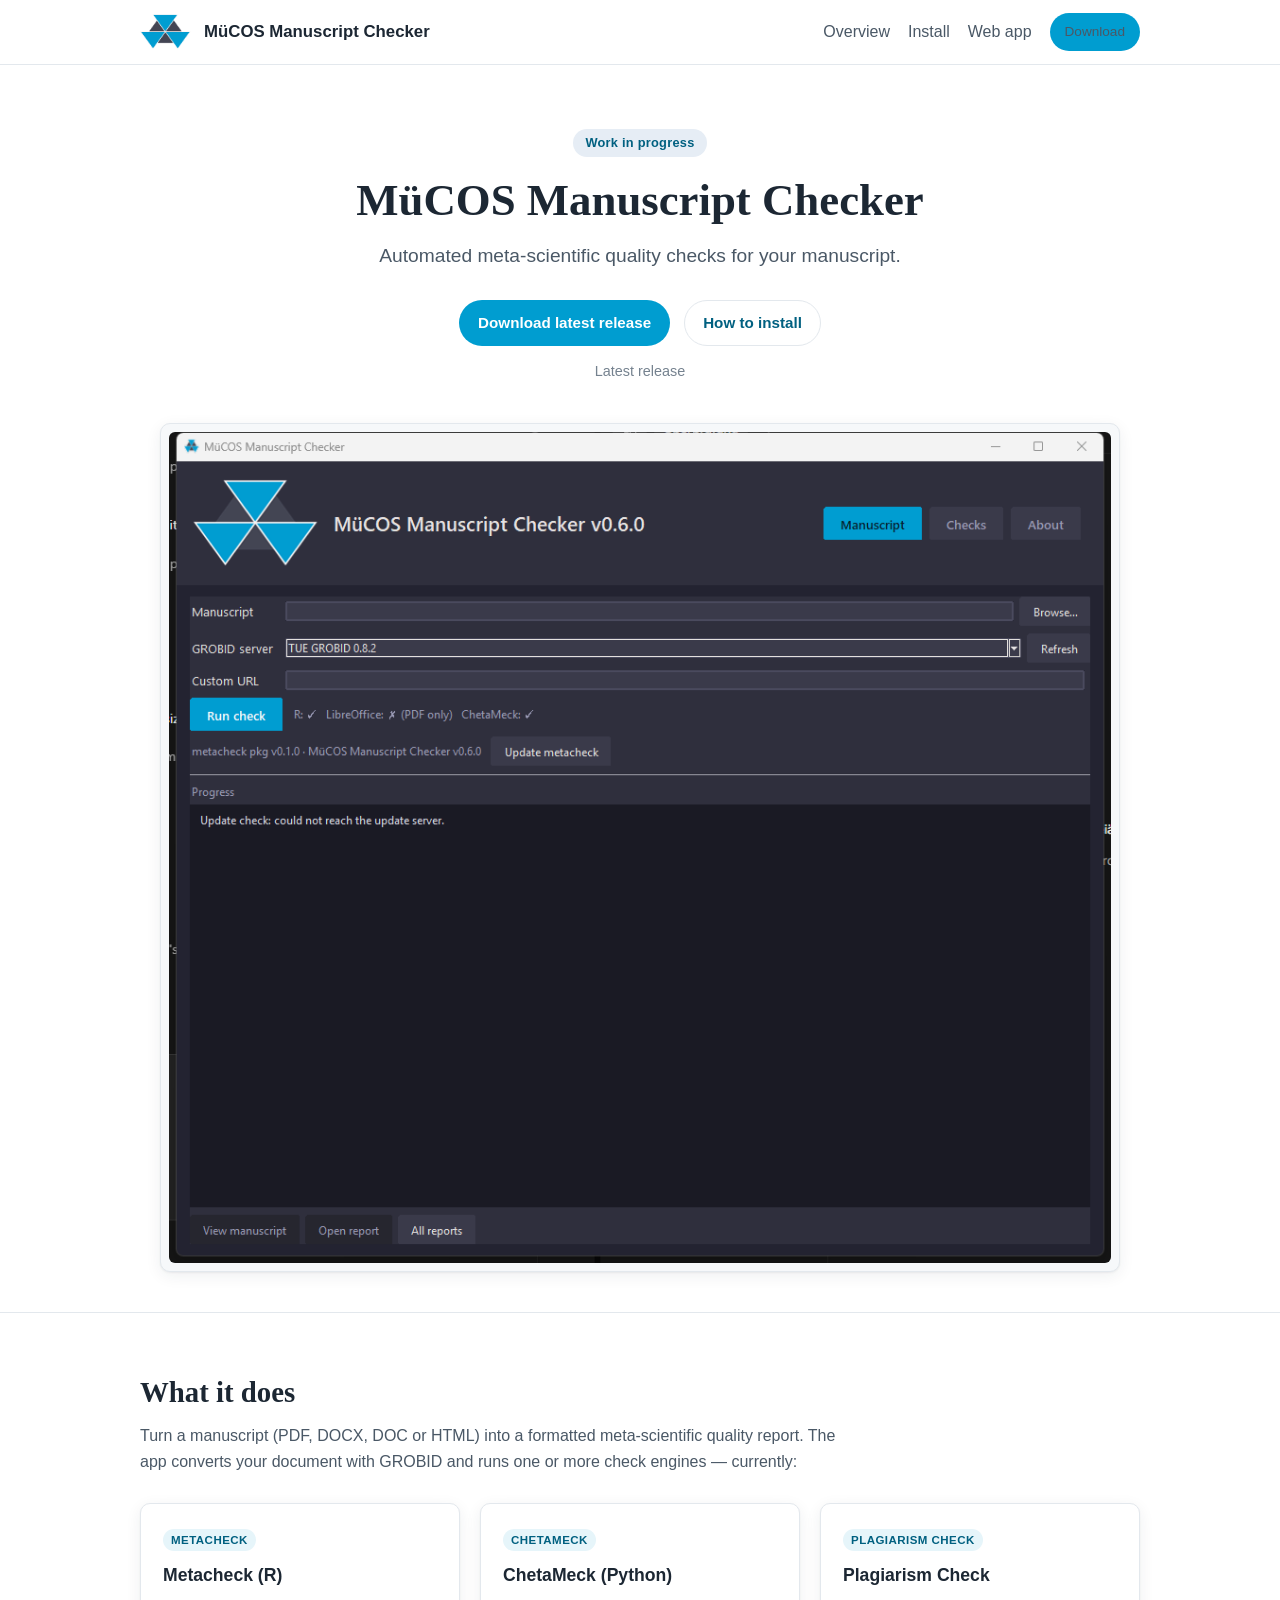
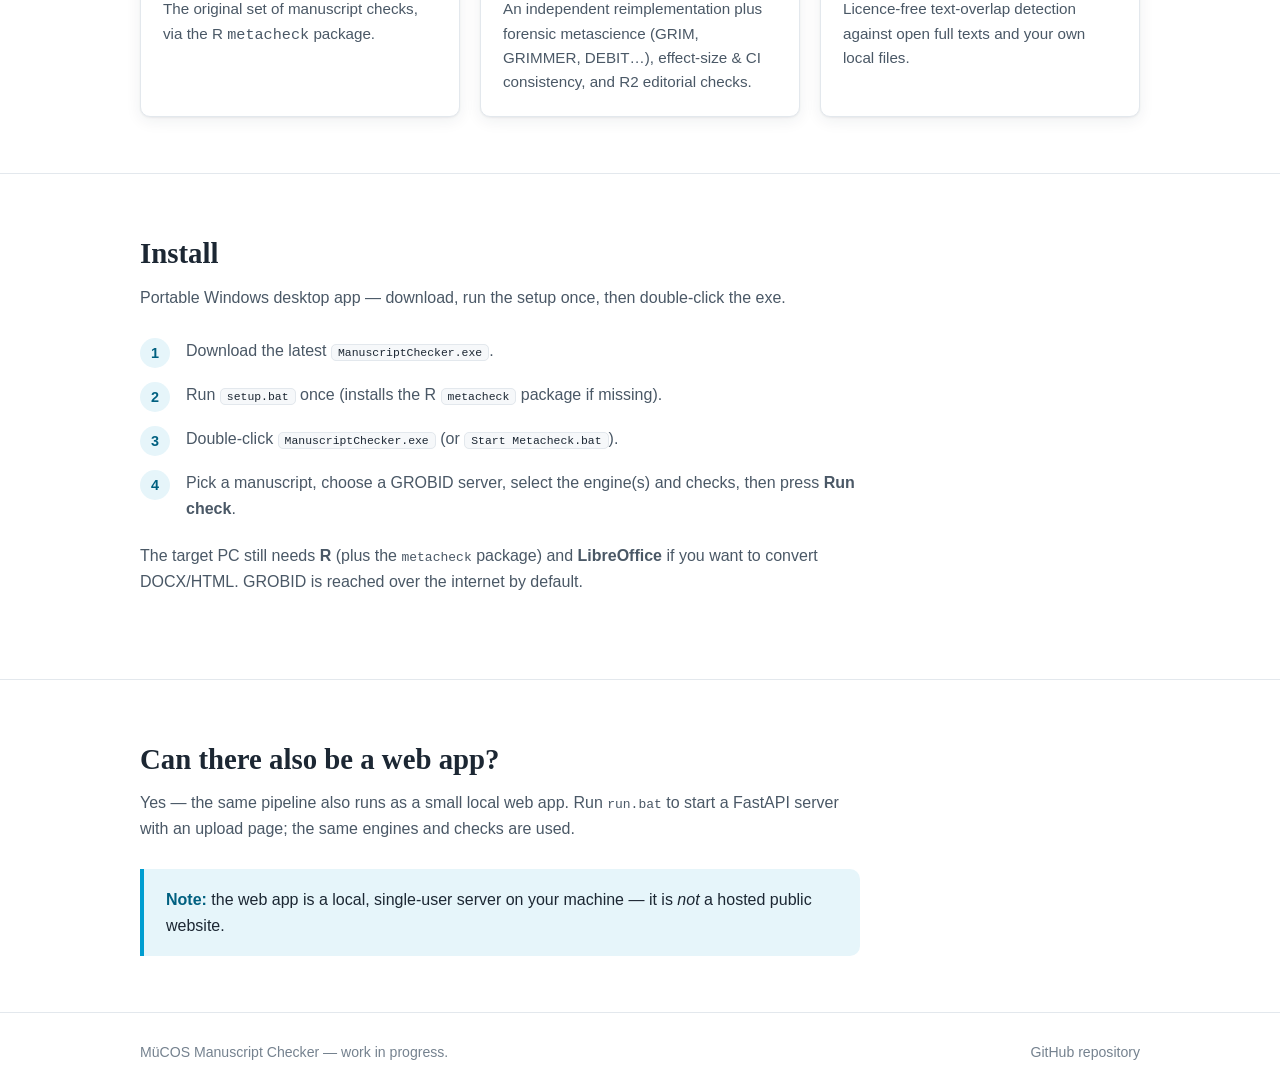
==== site/index.html @ 9a661c6a "Add GitHub Pages landing site and screenshot script Add a single-page landing site (site/) styled li" ====
<!DOCTYPE html>
<html lang="en">
<head>
  <meta charset="utf-8">
  <meta name="viewport" content="width=device-width, initial-scale=1">
  <title>MüCOS Manuscript Checker</title>
  <meta name="description" content="Automated meta-scientific quality checks for manuscripts.">
  <link rel="icon" href="assets/logo.png">
  <link rel="stylesheet" href="assets/style.css">
</head>
<body>

  <header class="header">
    <div class="header-inner">
      <div class="brand">
        <img src="assets/logo.png" alt="MüCOS logo">
        <span>MüCOS Manuscript Checker</span>
      </div>
      <nav class="nav">
        <a href="#overview">Overview</a>
        <a href="#install">Install</a>
        <a href="#webapp">Web app</a>
        <a class="btn btn-primary btn-sm" id="nav-dl" href="https://github.com/replicationresearch/manuscriptchecker/releases/latest/download/ManuscriptChecker.exe">Download</a>
      </nav>
    </div>
  </header>

  <main>
    <section class="hero">
      <div class="container">
        <div class="badge">Work in progress</div>
        <h1>MüCOS Manuscript Checker</h1>
        <p class="tagline">Automated meta-scientific quality checks for your manuscript.</p>
        <div class="hero-actions">
          <a class="btn btn-primary" id="dl-btn" href="https://github.com/replicationresearch/manuscriptchecker/releases/latest/download/ManuscriptChecker.exe">Download latest release</a>
          <a class="btn btn-ghost" href="#install">How to install</a>
        </div>
        <p class="hero-meta">
          <span id="version">Latest release</span>
          <span id="dl-size"></span>
        </p>

        <div class="screenshot-wrap">
          <img src="assets/screenshot.png" alt="Screenshot of the MüCOS Manuscript Checker desktop app">
        </div>
      </div>
    </section>

    <section class="section" id="overview">
      <div class="container">
        <h2>What it does</h2>
        <p class="lead">
          Turn a manuscript (PDF, DOCX, DOC or HTML) into a formatted meta-scientific
          quality report. The app converts your document with GROBID and runs one or
          more check engines — currently:
        </p>
        <div class="cards">
          <div class="card">
            <span class="tag">metacheck</span>
            <h3>Metacheck (R)</h3>
            <p>The original set of manuscript checks, via the R <code>metacheck</code> package.</p>
          </div>
          <div class="card">
            <span class="tag">ChetaMeck</span>
            <h3>ChetaMeck (Python)</h3>
            <p>An independent reimplementation plus forensic metascience (GRIM, GRIMMER, DEBIT…), effect-size &amp; CI consistency, and R2 editorial checks.</p>
          </div>
          <div class="card">
            <span class="tag">Plagiarism Check</span>
            <h3>Plagiarism Check</h3>
            <p>Licence-free text-overlap detection against open full texts and your own local files.</p>
          </div>
        </div>
      </div>
    </section>

    <section class="section" id="install">
      <div class="container">
        <h2>Install</h2>
        <p class="lead">Portable Windows desktop app — download, run the setup once, then double-click the exe.</p>
        <div class="steps">
          <div class="step"><div>Download the latest <code>ManuscriptChecker.exe</code>.</div></div>
          <div class="step"><div>Run <code>setup.bat</code> once (installs the R <code>metacheck</code> package if missing).</div></div>
          <div class="step"><div>Double-click <code>ManuscriptChecker.exe</code> (or <code>Start Metacheck.bat</code>).</div></div>
          <div class="step"><div>Pick a manuscript, choose a GROBID server, select the engine(s) and checks, then press <strong>Run check</strong>.</div></div>
        </div>
        <p class="lead" style="margin-top:22px;">
          The target PC still needs <strong>R</strong> (plus the <code>metacheck</code> package) and
          <strong>LibreOffice</strong> if you want to convert DOCX/HTML. GROBID is reached over the
          internet by default.
        </p>
      </div>
    </section>

    <section class="section" id="webapp">
      <div class="container">
        <h2>Can there also be a web app?</h2>
        <p class="lead">
          Yes — the same pipeline also runs as a small local web app. Run <code>run.bat</code> to
          start a FastAPI server with an upload page; the same engines and checks are used.
        </p>
        <div class="callout">
          <strong>Note:</strong> the web app is a local, single-user server on your machine —
          it is <em>not</em> a hosted public website.
        </div>
      </div>
    </section>
  </main>

  <footer class="footer">
    <div class="container footer-inner">
      <div>MüCOS Manuscript Checker — work in progress.</div>
      <div>
        <a href="https://github.com/replicationresearch/manuscriptchecker">GitHub repository</a>
      </div>
    </div>
  </footer>

  <script>
    const REPO = "replicationresearch/manuscriptchecker";
    const EXE = "ManuscriptChecker.exe";
    function fmt(b) {
      if (!b) return "";
      const u = ["B", "KB", "MB", "GB"];
      let i = 0;
      while (b >= 1024 && i < u.length - 1) { b /= 1024; i++; }
      return b.toFixed(1) + " " + u[i];
    }
    async function refresh() {
      try {
        const r = await fetch(`https://api.github.com/repos/${REPO}/releases/latest`);
        if (!r.ok) return;
        const rel = await r.json();
        const ver = (rel.tag_name || "").replace(/^v/, "");
        const asset = (rel.assets || []).find(a => a.name === EXE);
        const url = asset ? asset.browser_download_url
                          : `https://github.com/${REPO}/releases/latest/download/${EXE}`;
        document.getElementById("dl-btn").href = url;
        document.getElementById("nav-dl").href = url;
        document.getElementById("version").textContent = ver ? "Latest release: v" + ver : "Latest release";
        document.getElementById("dl-size").textContent = asset ? " · " + fmt(asset.size) : "";
      } catch (e) { /* keep the static latest/download fallback link */ }
    }
    refresh();
  </script>
</body>
</html>
---- site/assets/style.css ----
:root {
  --accent: #009dd0;
  --accent-dark: #00769c;
  --accent-soft: #e6f5fa;
  --accent-deep: #006080;
  --accent-deep-dark: #004a63;
  --highlight-soft: #e6edf5;
  --ink: #1c2733;
  --ink-soft: #4a5866;
  --muted: #75828f;
  --rule: #e3e8ed;
  --bg: #ffffff;
  --bg-alt: #f6f8fa;
  --serif: "Source Serif 4", "Charter", Cambria, Georgia, serif;
  --sans: "Source Sans 3", -apple-system, BlinkMacSystemFont, "Segoe UI", Roboto, "Helvetica Neue", Arial, sans-serif;
  --shadow: 0 1px 2px rgba(28, 39, 51, .06), 0 4px 16px rgba(28, 39, 51, .07);
  --radius: 10px;
}

* { box-sizing: border-box; }

html { scroll-behavior: smooth; }

body {
  margin: 0;
  font-family: var(--sans);
  color: var(--ink);
  background: var(--bg);
  line-height: 1.6;
  -webkit-font-smoothing: antialiased;
}

a { color: var(--accent-deep); text-decoration: none; }
a:hover { color: var(--accent-deep-dark); }

.container { max-width: 1040px; margin: 0 auto; padding: 0 20px; }

/* Header */
.header {
  position: sticky;
  top: 0;
  z-index: 50;
  background: rgba(255, 255, 255, .92);
  backdrop-filter: saturate(180%) blur(8px);
  border-bottom: 1px solid var(--rule);
}
.header-inner {
  display: flex;
  align-items: center;
  justify-content: space-between;
  gap: 16px;
  padding: 12px 20px;
  max-width: 1040px;
  margin: 0 auto;
}
.brand { display: flex; align-items: center; gap: 12px; }
.brand img { height: 40px; width: auto; display: block; }
.brand span { font-weight: 700; font-size: 1.05rem; color: var(--ink); }

.nav { display: flex; align-items: center; gap: 18px; }
.nav a { color: var(--ink-soft); font-weight: 500; }
.nav a:hover { color: var(--accent-deep); }

/* Buttons */
.btn {
  display: inline-flex;
  align-items: center;
  gap: 8px;
  padding: 10px 18px;
  border-radius: 999px;
  font-weight: 600;
  font-size: 0.95rem;
  border: 1px solid transparent;
  cursor: pointer;
  transition: background .15s ease, transform .1s ease;
}
.btn-primary { background: var(--accent); color: #fff; }
.btn-primary:hover { background: var(--accent-dark); color: #fff; }
.btn-ghost { background: transparent; color: var(--accent-deep); border-color: var(--rule); }
.btn-ghost:hover { background: var(--accent-soft); border-color: var(--accent-soft); }
.btn-sm { padding: 7px 14px; font-size: 0.85rem; }

/* Hero */
.hero { padding: 64px 0 40px; text-align: center; }
.hero .badge {
  display: inline-block;
  padding: 4px 12px;
  border-radius: 999px;
  background: var(--highlight-soft);
  color: var(--accent-deep);
  font-size: 0.8rem;
  font-weight: 600;
  letter-spacing: .02em;
  margin-bottom: 18px;
}
.hero h1 {
  font-family: var(--serif);
  font-size: 2.8rem;
  line-height: 1.15;
  margin: 0 0 14px;
  color: var(--ink);
}
.hero .tagline {
  font-size: 1.2rem;
  color: var(--ink-soft);
  max-width: 640px;
  margin: 0 auto 28px;
}
.hero-actions { display: flex; justify-content: center; gap: 14px; flex-wrap: wrap; }
.hero-meta { margin-top: 14px; color: var(--muted); font-size: 0.9rem; }

/* Screenshot */
.screenshot-wrap {
  margin: 40px auto 0;
  max-width: 960px;
  padding: 8px;
  background: var(--bg-alt);
  border: 1px solid var(--rule);
  border-radius: var(--radius);
  box-shadow: var(--shadow);
}
.screenshot-wrap img {
  display: block;
  width: 100%;
  border-radius: calc(var(--radius) - 4px);
}

/* Sections */
.section { padding: 56px 0; border-top: 1px solid var(--rule); }
.section h2 {
  font-family: var(--serif);
  font-size: 1.8rem;
  margin: 0 0 8px;
  color: var(--ink);
}
.section .lead { color: var(--ink-soft); max-width: 720px; margin: 0 0 28px; }

/* Cards */
.cards { display: grid; grid-template-columns: repeat(auto-fit, minmax(240px, 1fr)); gap: 20px; }
.card {
  background: var(--bg);
  border: 1px solid var(--rule);
  border-radius: var(--radius);
  padding: 22px;
  box-shadow: var(--shadow);
}
.card h3 { margin: 0 0 8px; font-size: 1.1rem; color: var(--ink); }
.card p { margin: 0; color: var(--ink-soft); font-size: 0.95rem; }
.card .tag {
  display: inline-block;
  font-size: 0.72rem;
  font-weight: 700;
  color: var(--accent-deep);
  background: var(--accent-soft);
  padding: 2px 8px;
  border-radius: 999px;
  margin-bottom: 10px;
  text-transform: uppercase;
  letter-spacing: .04em;
}

/* Steps */
.steps { counter-reset: step; display: grid; gap: 14px; max-width: 720px; }
.step {
  display: flex;
  gap: 16px;
  align-items: flex-start;
}
.step::before {
  counter-increment: step;
  content: counter(step);
  flex: 0 0 30px;
  width: 30px;
  height: 30px;
  border-radius: 50%;
  background: var(--accent-soft);
  color: var(--accent-deep);
  display: flex;
  align-items: center;
  justify-content: center;
  font-weight: 700;
  font-size: 0.9rem;
}
.step div { color: var(--ink-soft); }
.step code {
  background: var(--bg-alt);
  border: 1px solid var(--rule);
  padding: 1px 6px;
  border-radius: 5px;
  font-size: 0.88em;
  color: var(--ink);
}

/* Callout */
.callout {
  border-left: 4px solid var(--accent);
  background: var(--accent-soft);
  border-radius: 0 var(--radius) var(--radius) 0;
  padding: 18px 22px;
  max-width: 720px;
}
.callout strong { color: var(--accent-deep); }

/* Footer */
.footer {
  border-top: 1px solid var(--rule);
  padding: 28px 0;
  color: var(--muted);
  font-size: 0.88rem;
}
.footer a { color: var(--muted); }
.footer-inner { display: flex; justify-content: space-between; gap: 16px; flex-wrap: wrap; }

@media (max-width: 720px) {
  .hero h1 { font-size: 2rem; }
  .nav { display: none; }
}
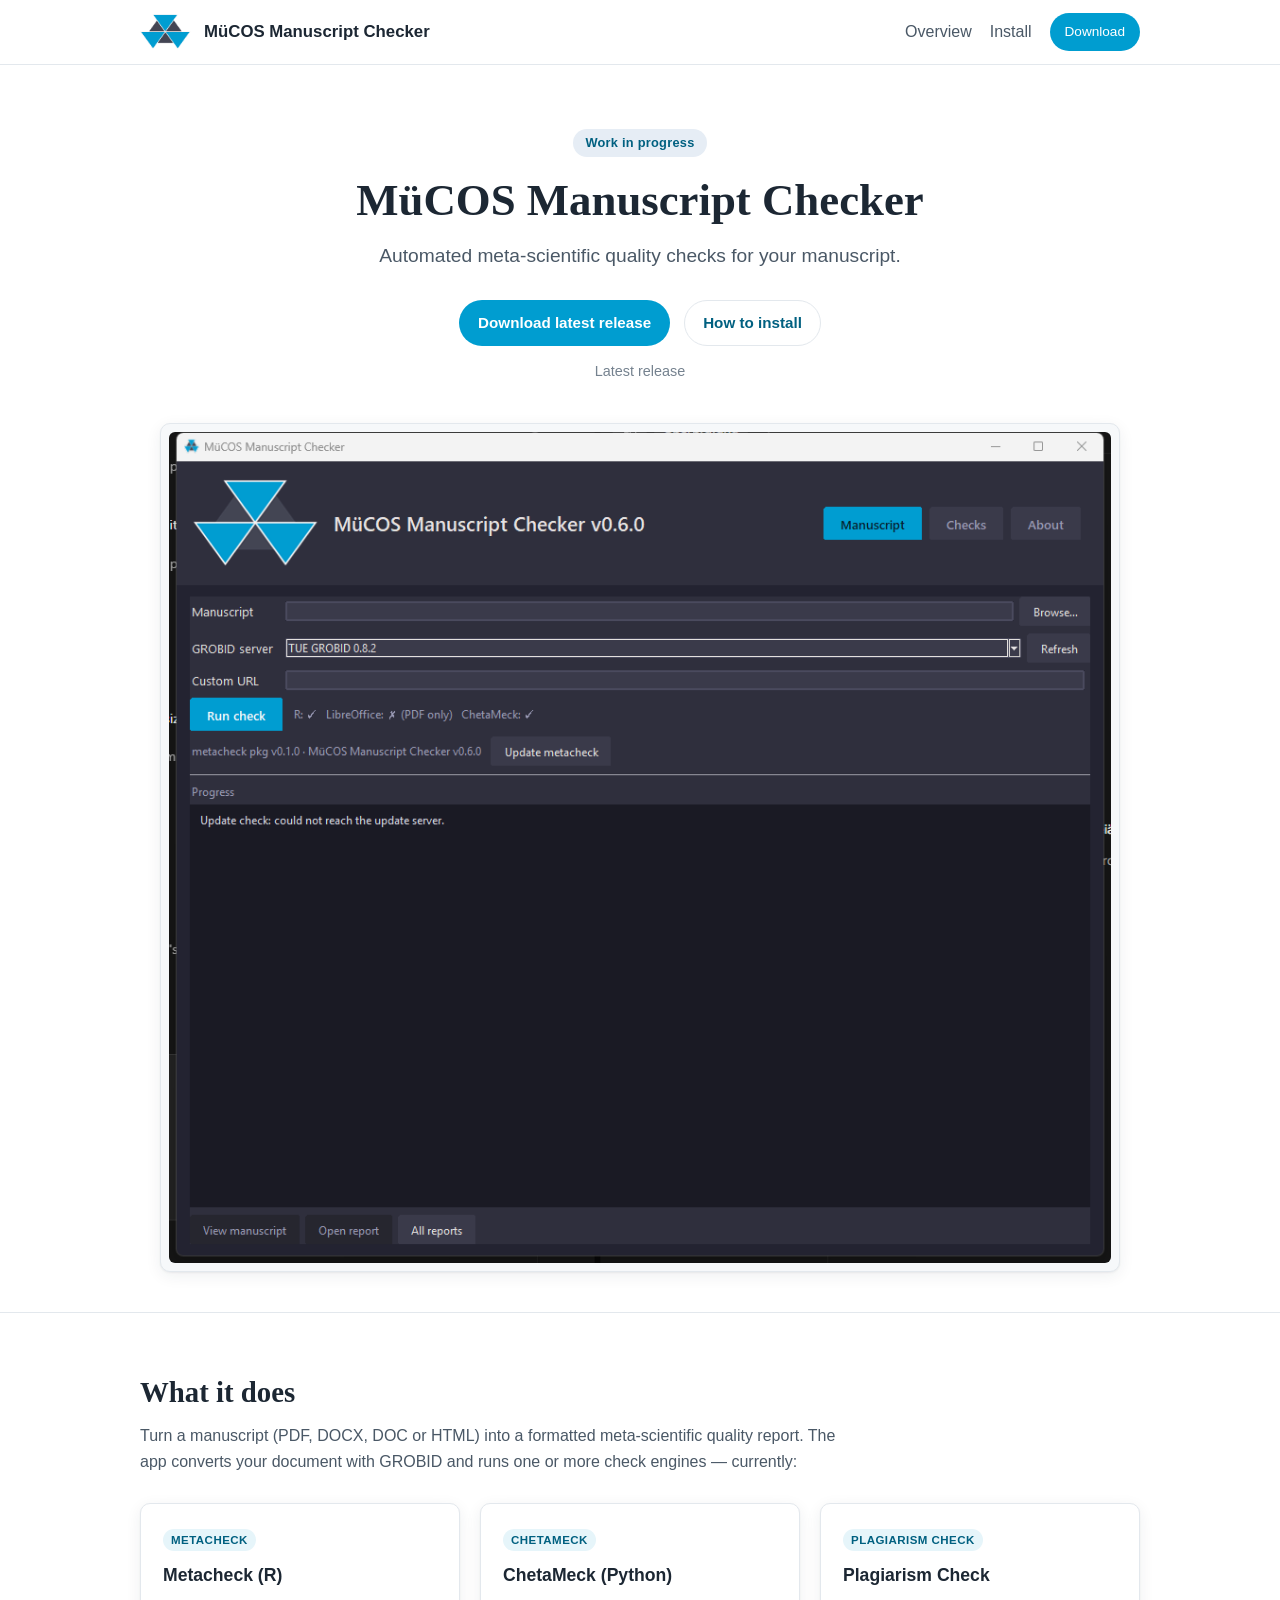
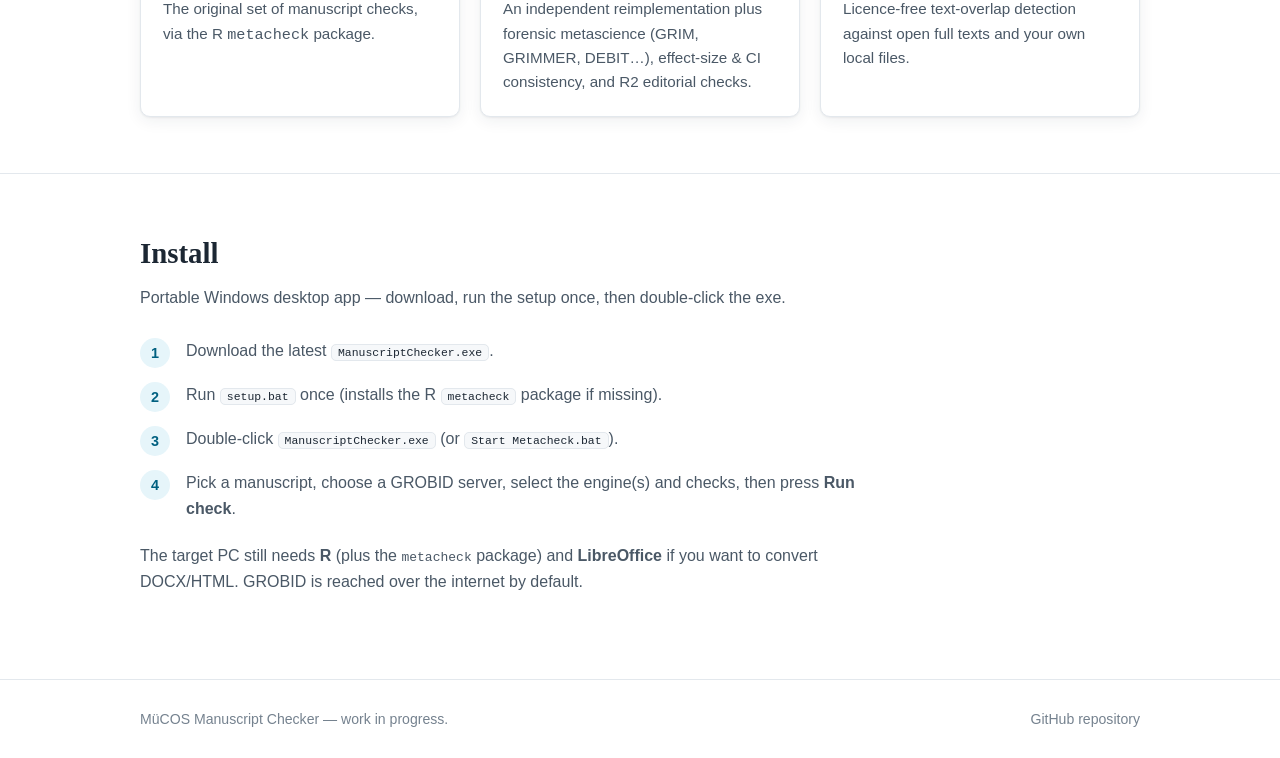
==== commit 54e56534: "Website: remove web app section, clickable brand, white download font - Drop the 'Can there also be " ====
--- a/site/index.html
+++ b/site/index.html
@@ -10,16 +10,15 @@
 </head>
 <body>
 
-  <header class="header">
+  <header class="header" id="top">
     <div class="header-inner">
-      <div class="brand">
+      <a class="brand" href="#top" title="Back to top">
         <img src="assets/logo.png" alt="MüCOS logo">
         <span>MüCOS Manuscript Checker</span>
-      </div>
+      </a>
       <nav class="nav">
         <a href="#overview">Overview</a>
         <a href="#install">Install</a>
-        <a href="#webapp">Web app</a>
         <a class="btn btn-primary btn-sm" id="nav-dl" href="https://github.com/replicationresearch/manuscriptchecker/releases/latest/download/ManuscriptChecker.exe">Download</a>
       </nav>
     </div>
@@ -91,20 +90,6 @@
         </p>
       </div>
     </section>
-
-    <section class="section" id="webapp">
-      <div class="container">
-        <h2>Can there also be a web app?</h2>
-        <p class="lead">
-          Yes — the same pipeline also runs as a small local web app. Run <code>run.bat</code> to
-          start a FastAPI server with an upload page; the same engines and checks are used.
-        </p>
-        <div class="callout">
-          <strong>Note:</strong> the web app is a local, single-user server on your machine —
-          it is <em>not</em> a hosted public website.
-        </div>
-      </div>
-    </section>
   </main>
 
   <footer class="footer">
--- a/site/assets/style.css
+++ b/site/assets/style.css
@@ -53,7 +53,7 @@
   max-width: 1040px;
   margin: 0 auto;
 }
-.brand { display: flex; align-items: center; gap: 12px; }
+.brand { display: flex; align-items: center; gap: 12px; color: inherit; text-decoration: none; }
 .brand img { height: 40px; width: auto; display: block; }
 .brand span { font-weight: 700; font-size: 1.05rem; color: var(--ink); }
 
@@ -75,7 +75,9 @@
   transition: background .15s ease, transform .1s ease;
 }
 .btn-primary { background: var(--accent); color: #fff; }
+.btn-primary:link, .btn-primary:visited { color: #fff; }
 .btn-primary:hover { background: var(--accent-dark); color: #fff; }
+.btn-primary:active { color: #fff; }
 .btn-ghost { background: transparent; color: var(--accent-deep); border-color: var(--rule); }
 .btn-ghost:hover { background: var(--accent-soft); border-color: var(--accent-soft); }
 .btn-sm { padding: 7px 14px; font-size: 0.85rem; }
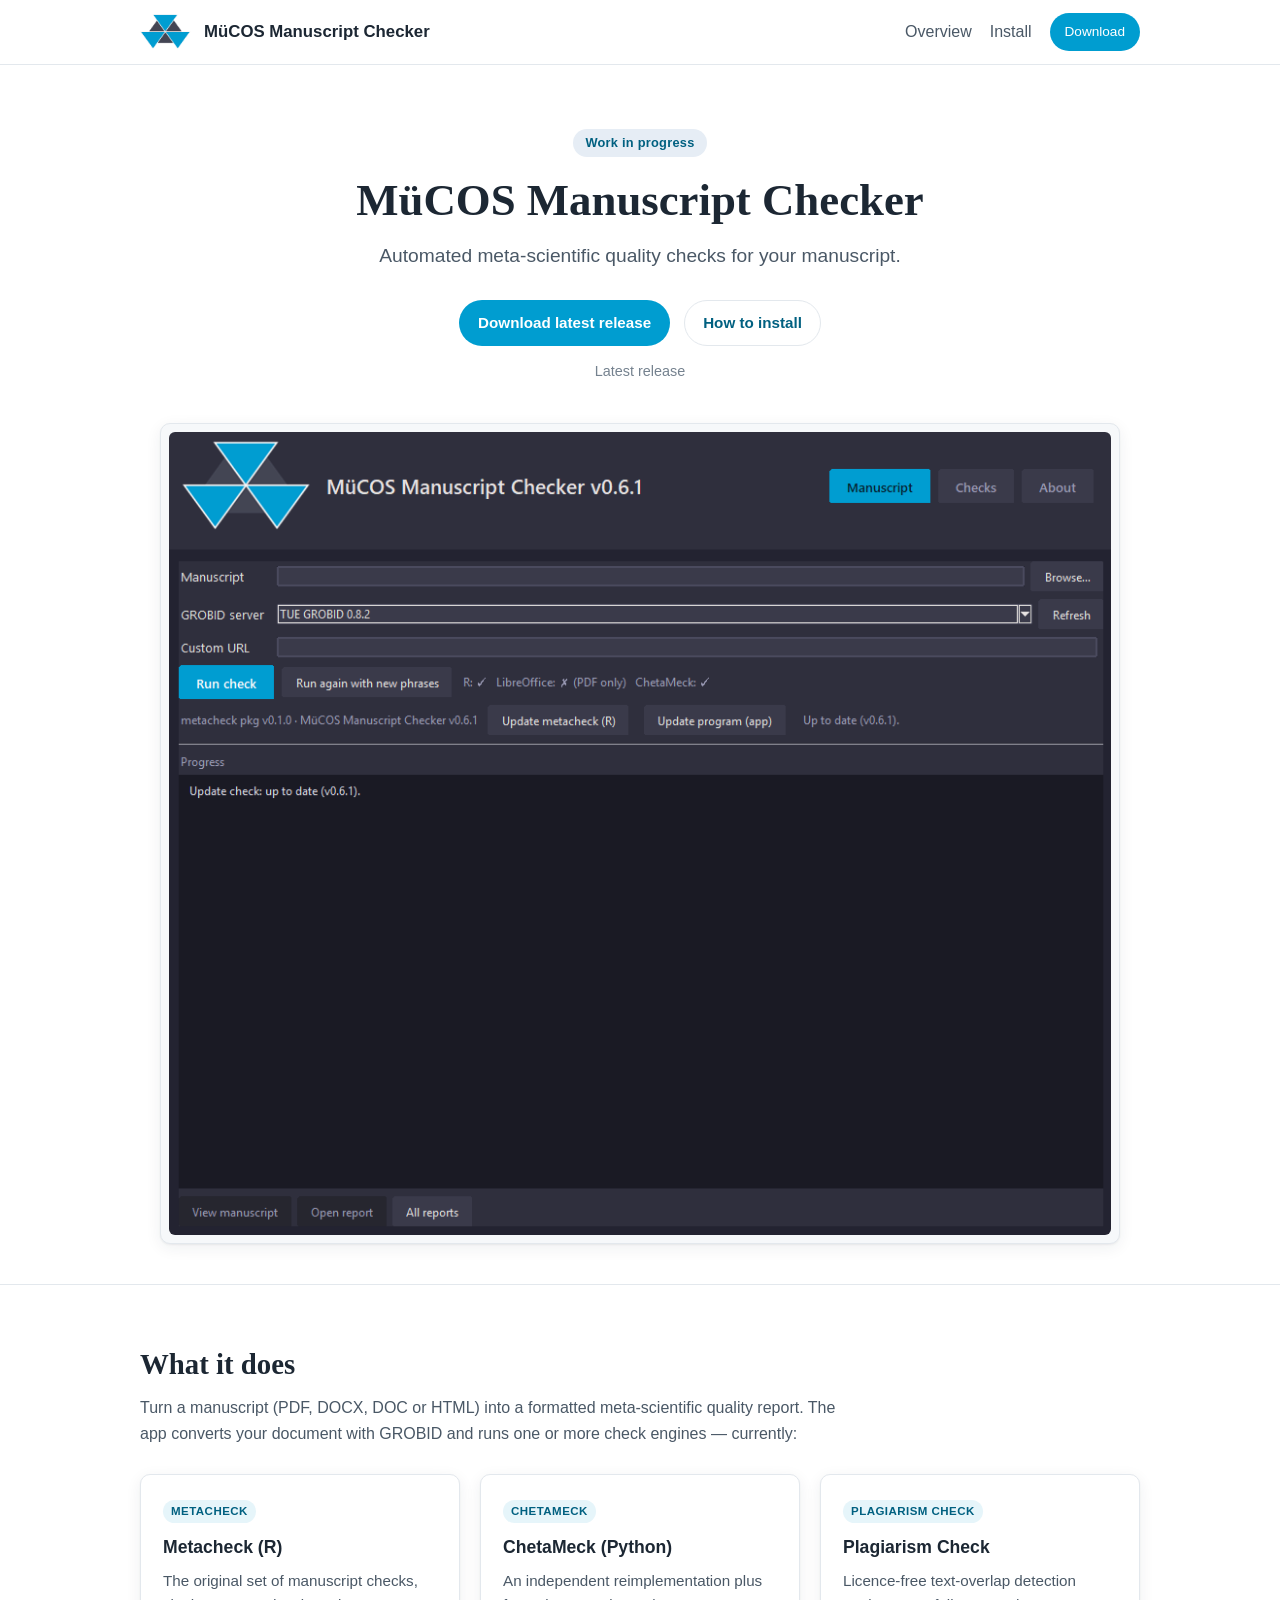
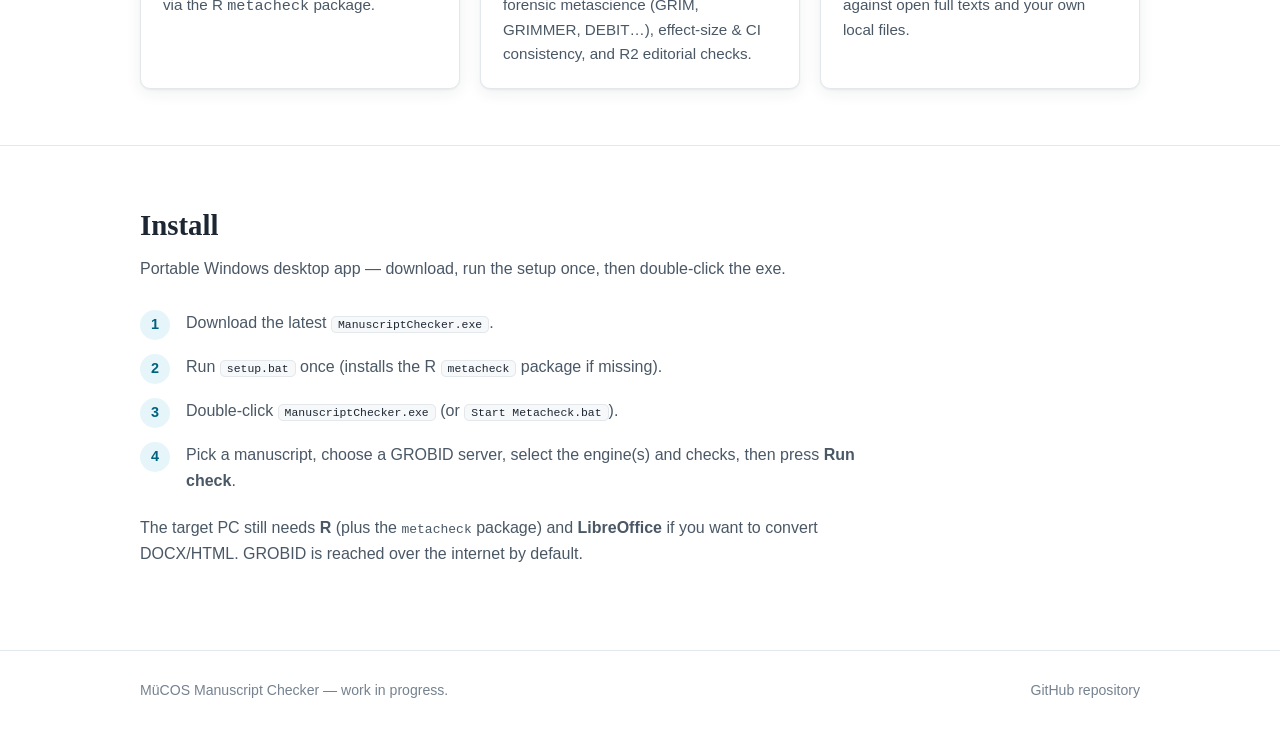
==== commit 38eed572: "Website: use updated app screenshot (mmc.png) Point the landing page at the new screenshot and updat" ====
--- a/site/index.html
+++ b/site/index.html
@@ -40,7 +40,7 @@
         </p>
 
         <div class="screenshot-wrap">
-          <img src="assets/screenshot.png" alt="Screenshot of the MüCOS Manuscript Checker desktop app">
+          <img src="assets/mmc.png" alt="Screenshot of the MüCOS Manuscript Checker desktop app">
         </div>
       </div>
     </section>
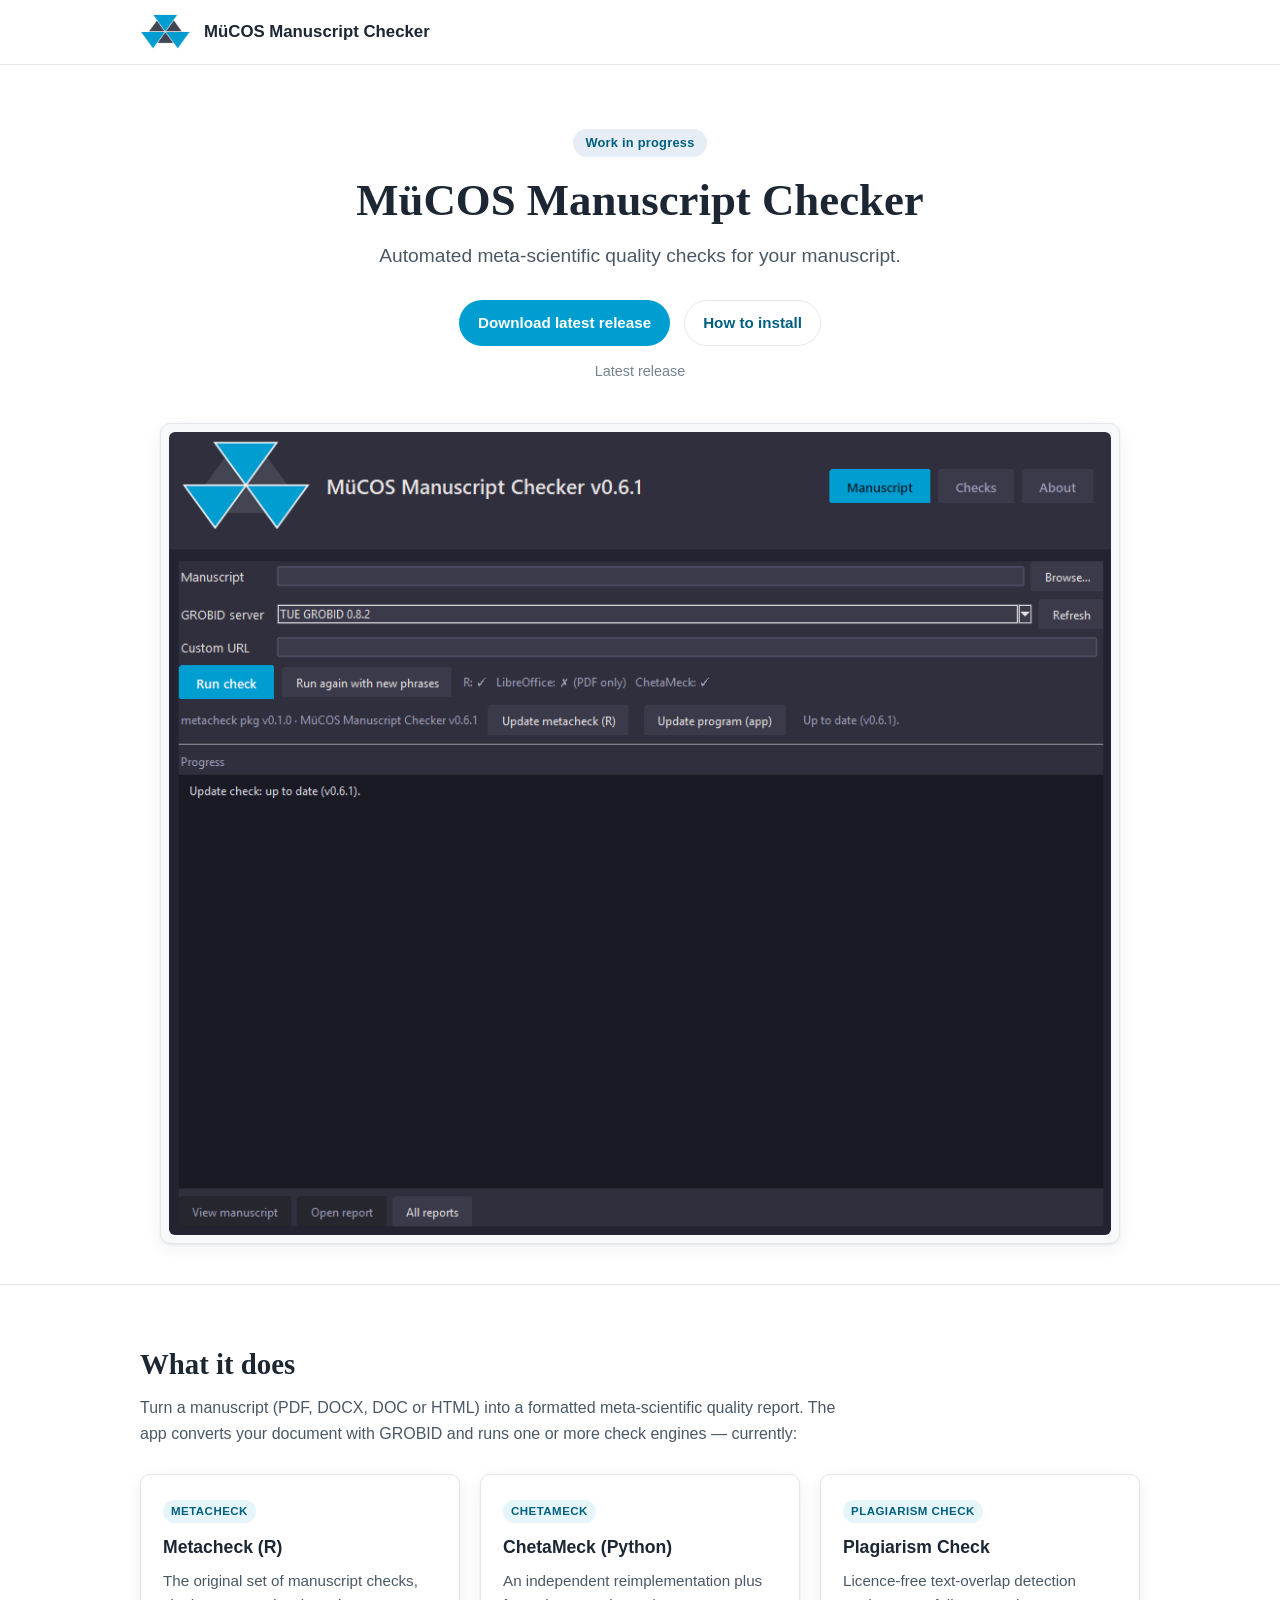
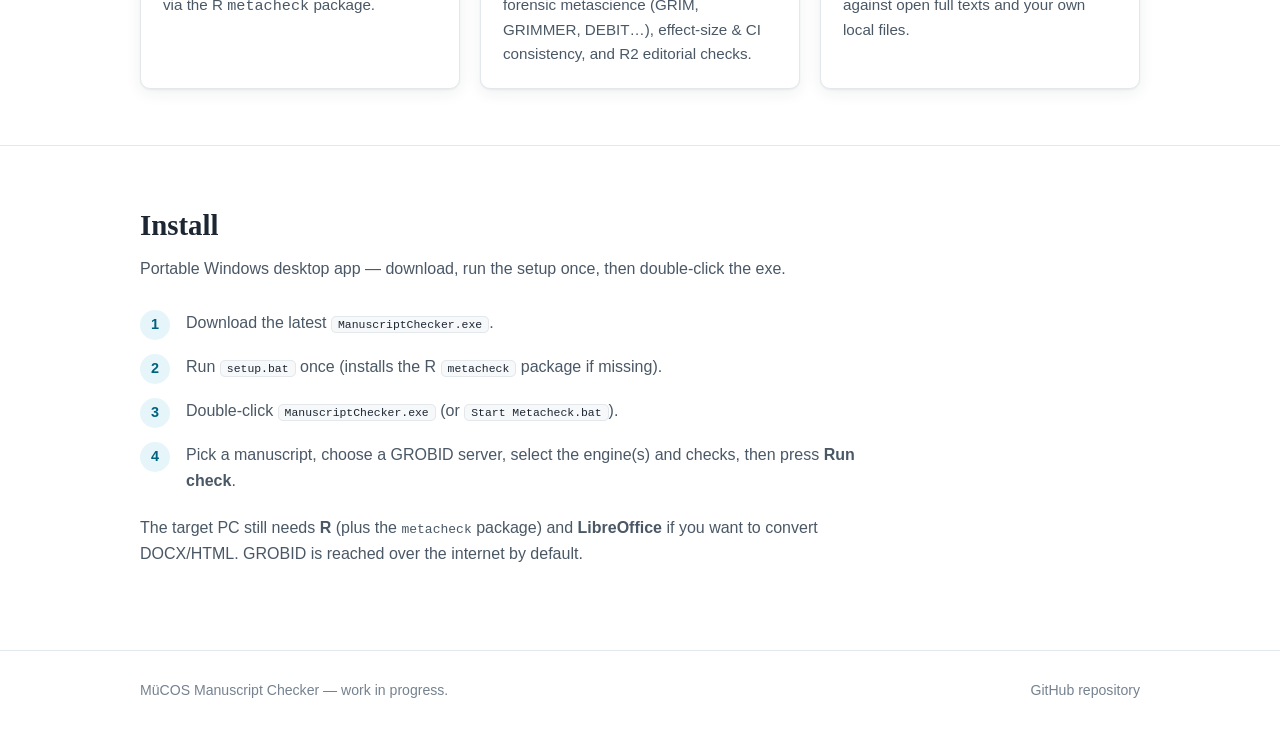
==== commit a6dc65b0: "Website: fix to-top link and remove nav links Move the #top anchor to <body> so clicking the logo/ti" ====
--- a/site/index.html
+++ b/site/index.html
@@ -8,19 +8,14 @@
   <link rel="icon" href="assets/logo.png">
   <link rel="stylesheet" href="assets/style.css">
 </head>
-<body>
+<body id="top">
 
-  <header class="header" id="top">
+  <header class="header">
     <div class="header-inner">
       <a class="brand" href="#top" title="Back to top">
         <img src="assets/logo.png" alt="MüCOS logo">
         <span>MüCOS Manuscript Checker</span>
       </a>
-      <nav class="nav">
-        <a href="#overview">Overview</a>
-        <a href="#install">Install</a>
-        <a class="btn btn-primary btn-sm" id="nav-dl" href="https://github.com/replicationresearch/manuscriptchecker/releases/latest/download/ManuscriptChecker.exe">Download</a>
-      </nav>
     </div>
   </header>
 
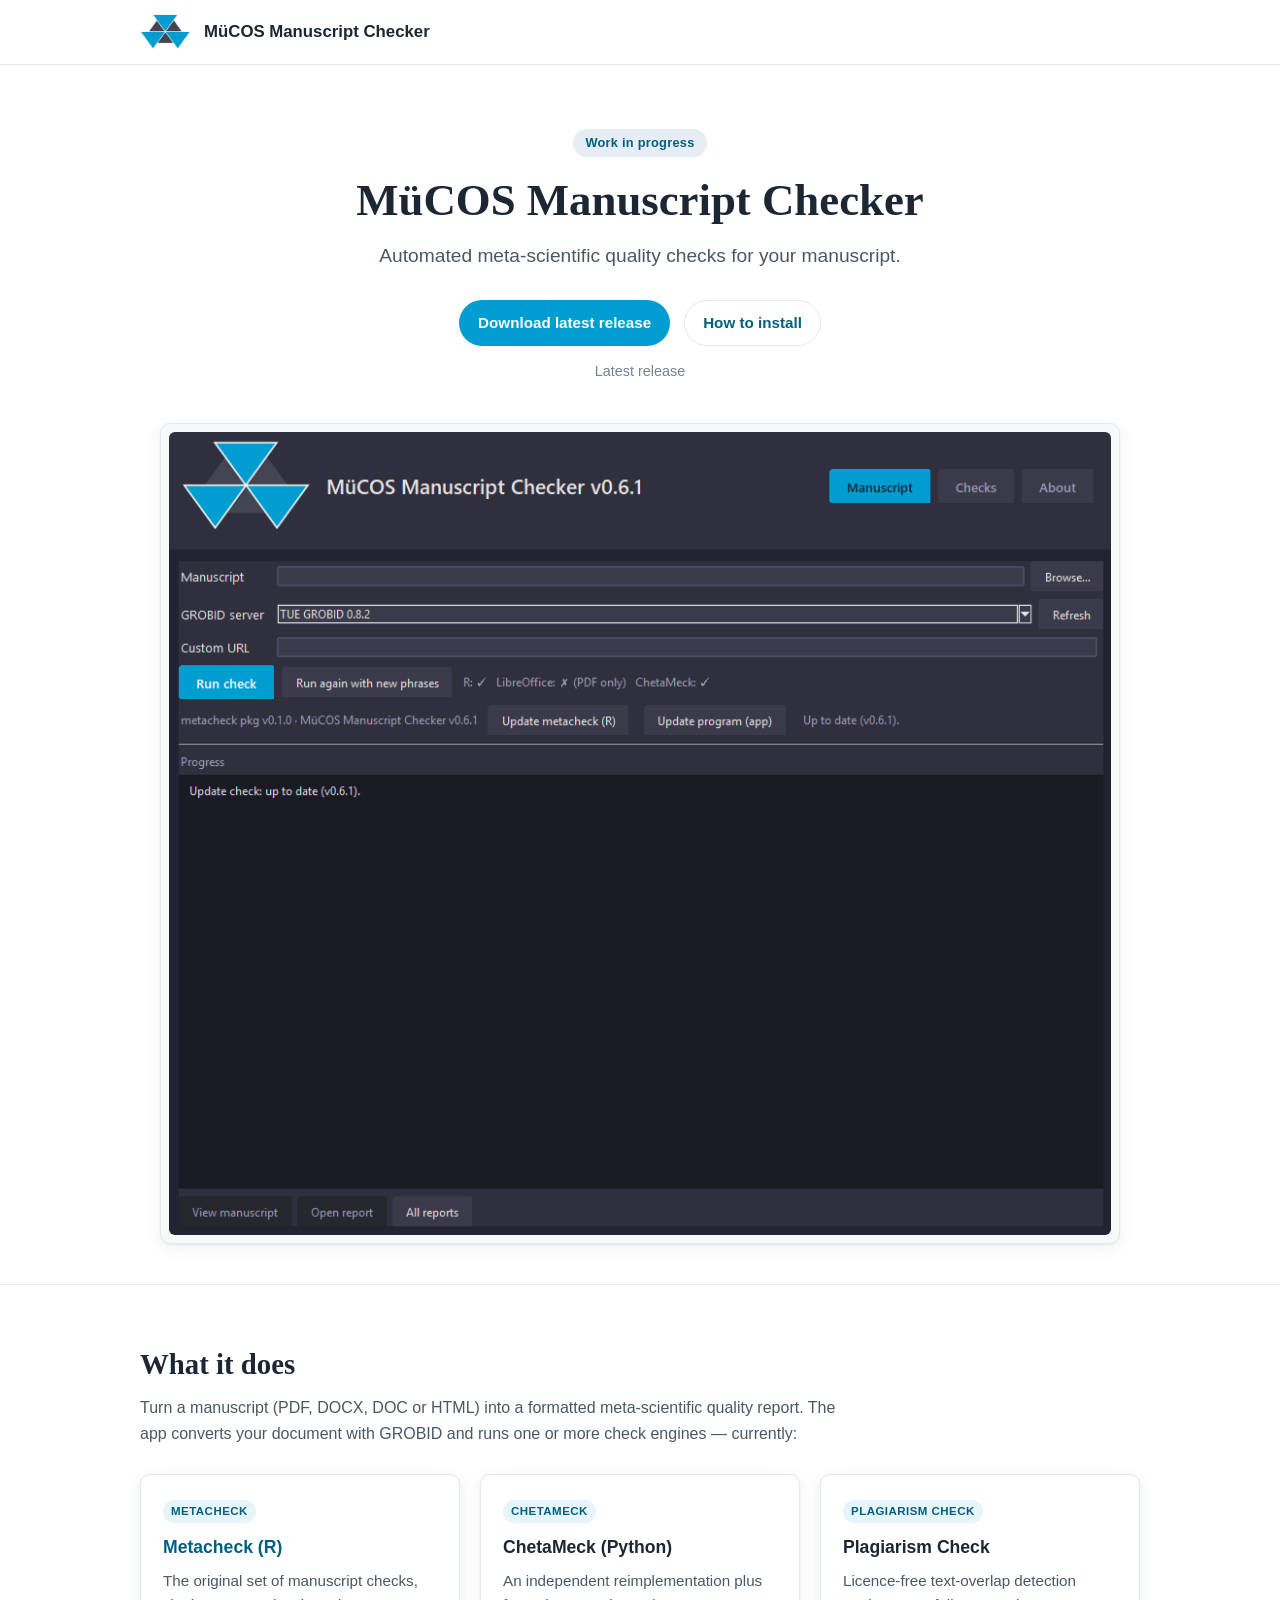
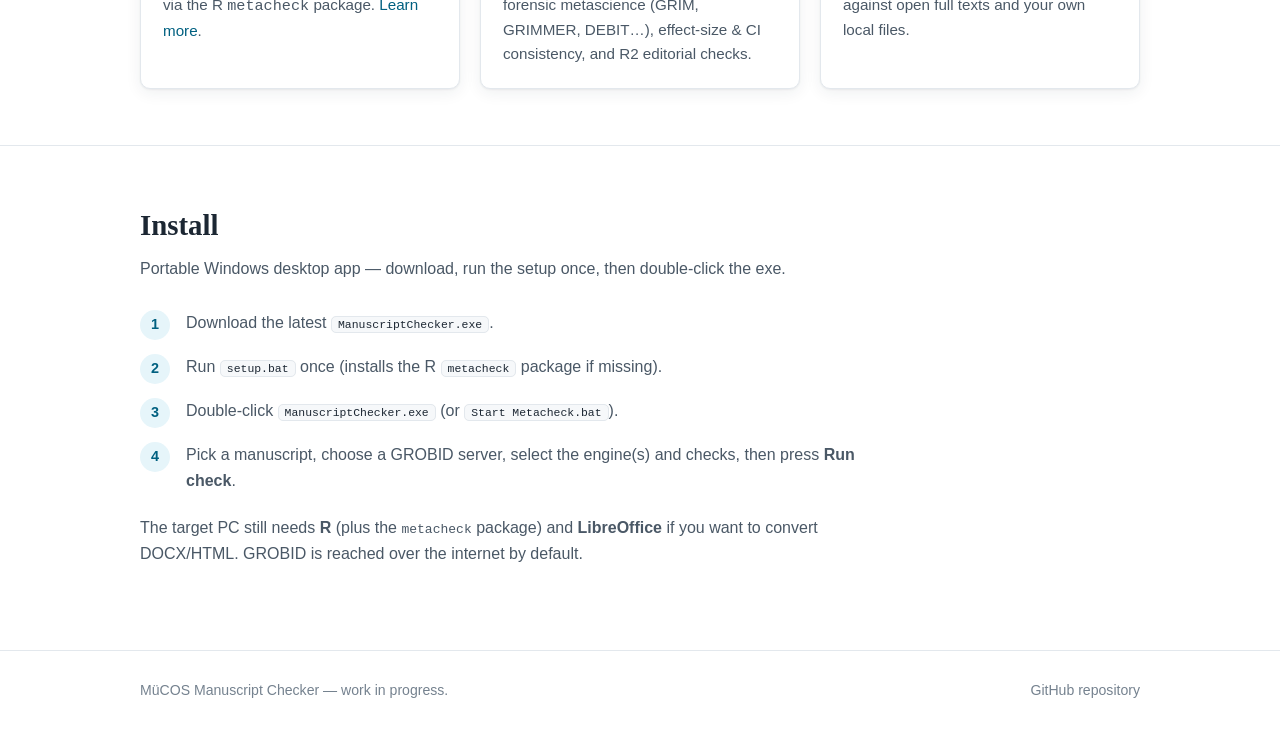
==== commit 91b4ba85: "Website: link Metacheck (R) card to scienceverse article Link the Metacheck (R) heading and add a 'L" ====
--- a/site/index.html
+++ b/site/index.html
@@ -51,8 +51,8 @@
         <div class="cards">
           <div class="card">
             <span class="tag">metacheck</span>
-            <h3>Metacheck (R)</h3>
-            <p>The original set of manuscript checks, via the R <code>metacheck</code> package.</p>
+            <h3><a href="https://www.scienceverse.org/metacheck/articles/metacheck.html">Metacheck (R)</a></h3>
+            <p>The original set of manuscript checks, via the R <code>metacheck</code> package. <a href="https://www.scienceverse.org/metacheck/articles/metacheck.html">Learn more</a>.</p>
           </div>
           <div class="card">
             <span class="tag">ChetaMeck</span>
@@ -116,7 +116,6 @@
         const url = asset ? asset.browser_download_url
                           : `https://github.com/${REPO}/releases/latest/download/${EXE}`;
         document.getElementById("dl-btn").href = url;
-        document.getElementById("nav-dl").href = url;
         document.getElementById("version").textContent = ver ? "Latest release: v" + ver : "Latest release";
         document.getElementById("dl-size").textContent = asset ? " · " + fmt(asset.size) : "";
       } catch (e) { /* keep the static latest/download fallback link */ }
